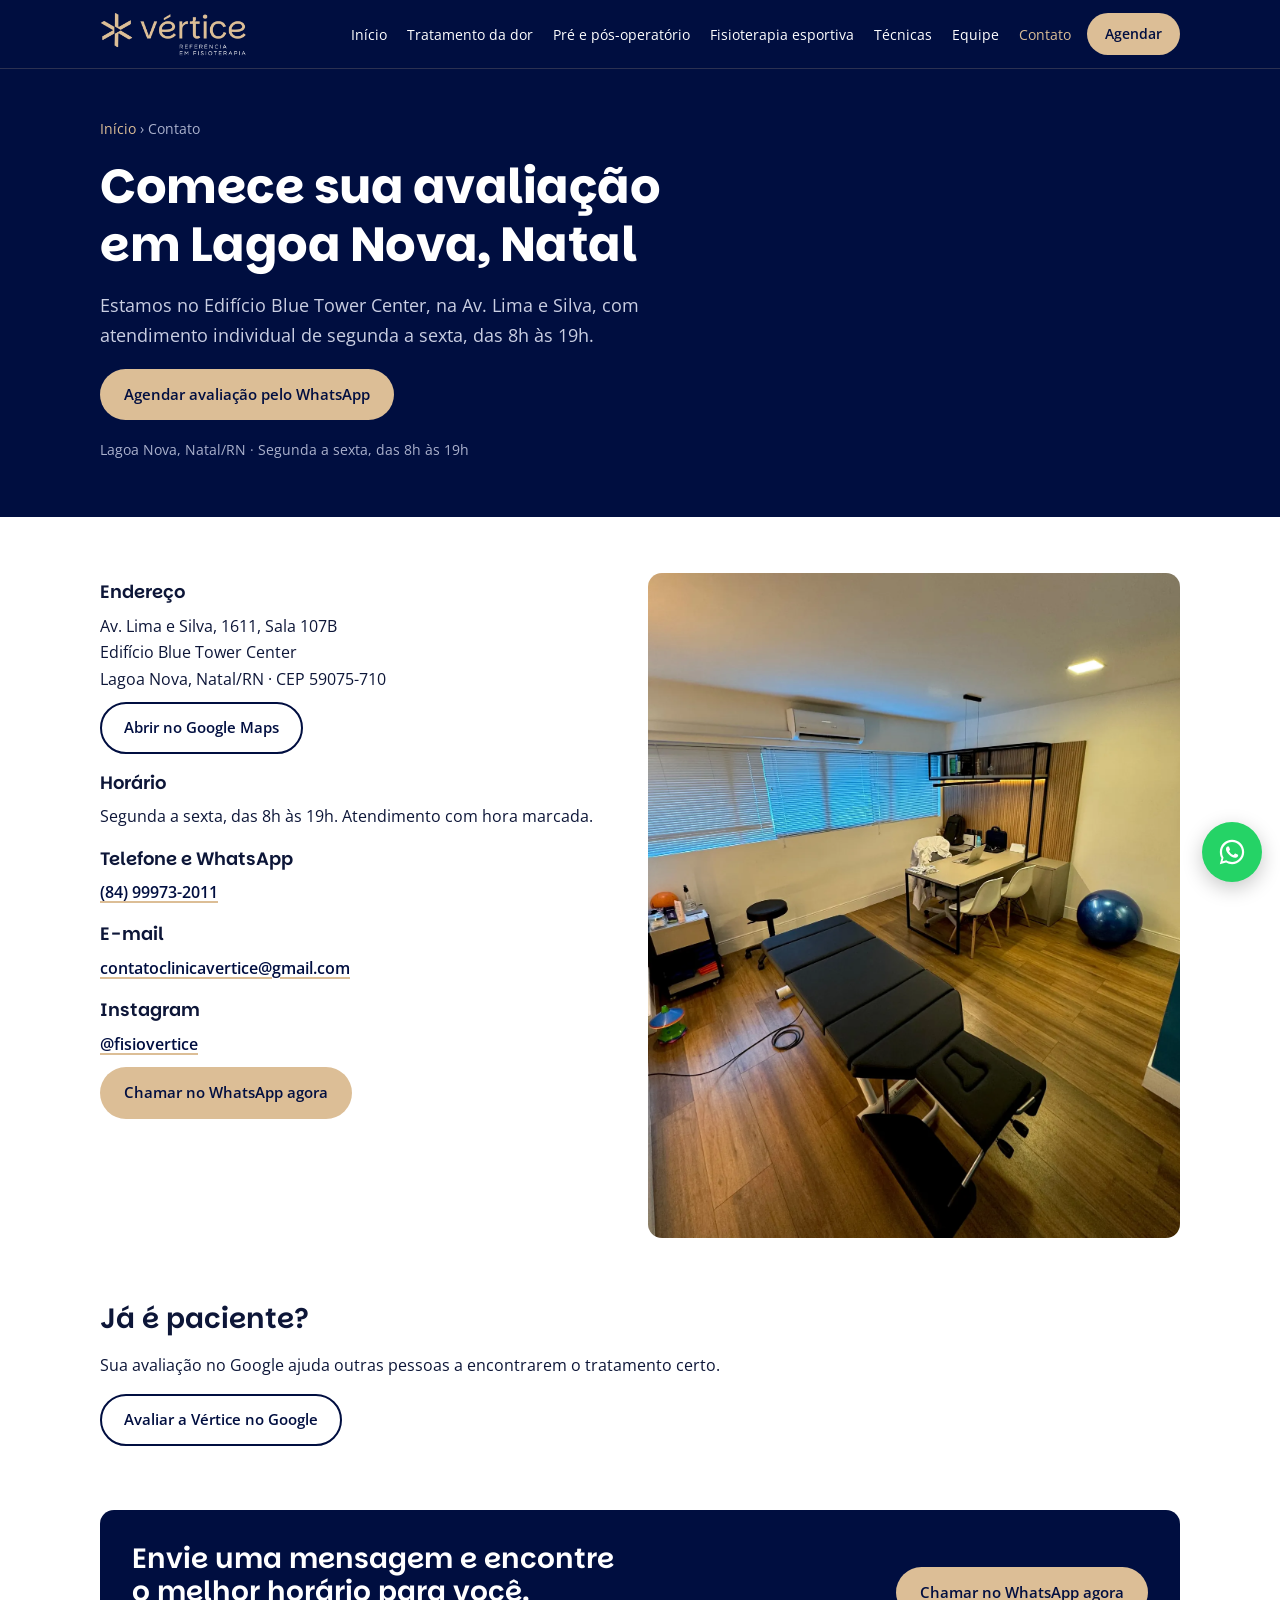
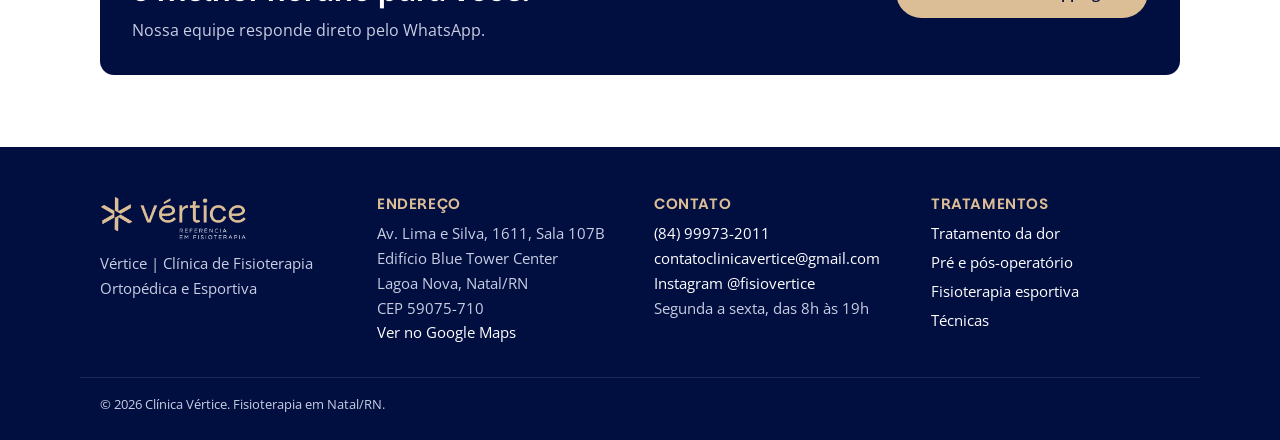
==== contato/index.html @ e995865f "Site novo com estrutura de SEO; site antigo preservado em _antigo/ - 7 páginas (home, tratamento da " ====
<!doctype html>
<html lang="pt-BR">
<head>
<meta charset="utf-8">
<meta name="viewport" content="width=device-width, initial-scale=1">
<title>Endereço e Contato | Clínica Vértice, Lagoa Nova, Natal</title>
<meta name="description" content="Clínica Vértice em Lagoa Nova, Natal (Blue Tower Center, Av. Lima e Silva). Atendimento com hora marcada, seg a sex, 8h às 19h. Chame no WhatsApp.">
<link rel="canonical" href="https://verticefisio.com.br/contato/">
<meta name="robots" content="index, follow">
<meta property="og:type" content="website">
<meta property="og:locale" content="pt_BR">
<meta property="og:site_name" content="Clínica Vértice">
<meta property="og:title" content="Endereço e Contato | Clínica Vértice, Lagoa Nova, Natal">
<meta property="og:description" content="Clínica Vértice em Lagoa Nova, Natal (Blue Tower Center, Av. Lima e Silva). Atendimento com hora marcada, seg a sex, 8h às 19h. Chame no WhatsApp.">
<meta property="og:url" content="https://verticefisio.com.br/contato/">
<meta property="og:image" content="https://verticefisio.com.br/assets/img/espaco-sala-atendimento-1.webp">
<meta name="theme-color" content="#000e40">
<link rel="icon" href="../assets/img/favicon.png" type="image/png">
<link rel="preconnect" href="https://fonts.googleapis.com">
<link rel="preconnect" href="https://fonts.gstatic.com" crossorigin>
<link rel="stylesheet" href="https://fonts.googleapis.com/css2?family=Parkinsans:wght@500;600;700&family=Open+Sans:wght@400;600&family=Roboto:wght@400;500&display=swap">
<link rel="stylesheet" href="../assets/css/style.css">
<!-- Google Analytics 4: colar aqui a tag do GA4 quando a conta da clínica for criada -->
<script type="application/ld+json">
{
 "@context": "https://schema.org",
 "@graph": [
  {
   "@type": [
    "MedicalClinic",
    "Physiotherapy"
   ],
   "@id": "https://verticefisio.com.br/#clinica",
   "name": "Vértice | Clínica de Fisioterapia Ortopédica e Esportiva",
   "alternateName": "Clínica Vértice",
   "url": "https://verticefisio.com.br/",
   "logo": "https://verticefisio.com.br/assets/img/logo-vertice.png",
   "image": "https://verticefisio.com.br/assets/img/espaco-sala-atendimento-1.webp",
   "telephone": "+5584999732011",
   "email": "contatoclinicavertice@gmail.com",
   "address": {
    "@type": "PostalAddress",
    "streetAddress": "Av. Lima e Silva, 1611, Sala 107B, Edifício Blue Tower Center",
    "addressLocality": "Natal",
    "addressRegion": "RN",
    "postalCode": "59075-710",
    "addressCountry": "BR"
   },
   "geo": {
    "@type": "GeoCoordinates",
    "latitude": -5.8224162,
    "longitude": -35.2166071
   },
   "openingHoursSpecification": [
    {
     "@type": "OpeningHoursSpecification",
     "dayOfWeek": [
      "Monday",
      "Tuesday",
      "Wednesday",
      "Thursday",
      "Friday"
     ],
     "opens": "08:00",
     "closes": "19:00"
    }
   ],
   "hasMap": "https://www.google.com/maps?cid=13641007750675121754",
   "sameAs": [
    "https://www.instagram.com/fisiovertice/",
    "https://www.google.com/maps?cid=13641007750675121754"
   ],
   "medicalSpecialty": [
    "Physiotherapy",
    "Musculoskeletal"
   ],
   "areaServed": {
    "@type": "City",
    "name": "Natal"
   },
   "founder": {
    "@type": "Person",
    "name": "Pedro Castro"
   },
   "availableService": [
    {
     "@type": "MedicalTherapy",
     "name": "Terapia manual"
    },
    {
     "@type": "MedicalTherapy",
     "name": "Osteopatia"
    },
    {
     "@type": "MedicalTherapy",
     "name": "Quiropraxia"
    },
    {
     "@type": "MedicalTherapy",
     "name": "Cinesioterapia"
    },
    {
     "@type": "MedicalTherapy",
     "name": "Eletroterapia"
    },
    {
     "@type": "MedicalTherapy",
     "name": "Laserterapia"
    },
    {
     "@type": "MedicalTherapy",
     "name": "Dinamometria"
    },
    {
     "@type": "MedicalTherapy",
     "name": "Algometria"
    },
    {
     "@type": "MedicalTherapy",
     "name": "Tecnologia interativa"
    }
   ]
  },
  {
   "@type": "WebPage",
   "@id": "https://verticefisio.com.br/contato/",
   "url": "https://verticefisio.com.br/contato/",
   "name": "Endereço e Contato | Clínica Vértice, Lagoa Nova, Natal",
   "description": "Clínica Vértice em Lagoa Nova, Natal (Blue Tower Center, Av. Lima e Silva). Atendimento com hora marcada, seg a sex, 8h às 19h. Chame no WhatsApp.",
   "inLanguage": "pt-BR",
   "isPartOf": {
    "@id": "https://verticefisio.com.br/#site"
   },
   "about": {
    "@id": "https://verticefisio.com.br/#clinica"
   }
  },
  {
   "@type": "WebSite",
   "@id": "https://verticefisio.com.br/#site",
   "url": "https://verticefisio.com.br/",
   "name": "Clínica Vértice",
   "inLanguage": "pt-BR"
  },
  {
   "@type": "BreadcrumbList",
   "itemListElement": [
    {
     "@type": "ListItem",
     "position": 1,
     "name": "Início",
     "item": "https://verticefisio.com.br/"
    },
    {
     "@type": "ListItem",
     "position": 2,
     "name": "Contato",
     "item": "https://verticefisio.com.br/contato/"
    }
   ]
  }
 ]
}
</script>
</head>
<body>
<a class="skip" href="#conteudo">Pular para o conteúdo</a>
<header class="site-header">
  <div class="wrap bar">
    <a class="brand" href="/"><img src="../assets/img/logo-vertice.webp" alt="Clínica Vértice, fisioterapia em Natal" width="520" height="160"></a>
    <nav class="nav-desk" aria-label="Principal"><ul><li><a href="/">Início</a></li><li><a href="/tratamento-da-dor/">Tratamento da dor</a></li><li><a href="/pre-e-pos-operatorio/">Pré e pós-operatório</a></li><li><a href="/fisioterapia-esportiva/">Fisioterapia esportiva</a></li><li><a href="/tecnicas/">Técnicas</a></li><li><a href="/equipe/">Equipe</a></li><li><a href="/contato/" aria-current="page">Contato</a></li></ul></nav>
    <details class="menu"><summary aria-label="Abrir menu">Menu</summary>
      <nav aria-label="Principal (celular)"><ul><li><a href="/">Início</a></li><li><a href="/tratamento-da-dor/">Tratamento da dor</a></li><li><a href="/pre-e-pos-operatorio/">Pré e pós-operatório</a></li><li><a href="/fisioterapia-esportiva/">Fisioterapia esportiva</a></li><li><a href="/tecnicas/">Técnicas</a></li><li><a href="/equipe/">Equipe</a></li><li><a href="/contato/" aria-current="page">Contato</a></li></ul></nav>
    </details>
    <a class="btn btn-sand btn-sm head-cta" href="https://wa.me/5584999732011?text=Ol%C3%A1%21%20Peguei%20o%20contato%20no%20site%20da%20Cl%C3%ADnica%20V%C3%A9rtice%20e%20gostaria%20de%20verificar%20os%20hor%C3%A1rios%20dispon%C3%ADveis%20em%20Lagoa%20Nova." rel="noopener" target="_blank">Agendar</a>
  </div>
</header>
<main id="conteudo">
  <section class="hero">
    <div class="wrap hero-in">
      <div class="hero-text">
        <nav class="crumb" aria-label="Você está em"><a href="/">Início</a> <span aria-hidden="true">›</span> Contato</nav>
        
        <h1>Comece sua avaliação em Lagoa Nova, Natal</h1>
        <p class="lede">Estamos no Edifício Blue Tower Center, na Av. Lima e Silva, com atendimento individual de segunda a sexta, das 8h às 19h.</p>
        <div class="hero-actions">
          <a class="btn btn-sand" href="https://wa.me/5584999732011?text=Ol%C3%A1%21%20Peguei%20o%20contato%20no%20site%20da%20Cl%C3%ADnica%20V%C3%A9rtice%20e%20gostaria%20de%20verificar%20os%20hor%C3%A1rios%20dispon%C3%ADveis%20em%20Lagoa%20Nova." rel="noopener" target="_blank">Agendar avaliação pelo WhatsApp</a>
        </div>
        <p class="hero-meta">Lagoa Nova, Natal/RN · Segunda a sexta, das 8h às 19h</p>
      </div>
      
    </div>
  </section>
  <div class="wrap content">

<section class="contact">
  <div class="contact-card">
    <h2>Endereço</h2>
    <p>Av. Lima e Silva, 1611, Sala 107B<br>Edifício Blue Tower Center<br>Lagoa Nova, Natal/RN · CEP 59075-710</p>
    <p><a class="btn btn-outline" href="https://www.google.com/maps?cid=13641007750675121754" rel="noopener" target="_blank">Abrir no Google Maps</a></p>
    <h2>Horário</h2><p>Segunda a sexta, das 8h às 19h. Atendimento com hora marcada.</p>
    <h2>Telefone e WhatsApp</h2><p><a class="textlink" href="tel:+5584999732011">(84) 99973-2011</a></p>
    <h2>E-mail</h2><p><a class="textlink" href="mailto:contatoclinicavertice@gmail.com">contatoclinicavertice@gmail.com</a></p>
    <h2>Instagram</h2><p><a class="textlink" href="https://www.instagram.com/fisiovertice/" rel="noopener" target="_blank">@fisiovertice</a></p>
    <p><a class="btn btn-sand" href="https://wa.me/5584999732011?text=Ol%C3%A1%21%20Peguei%20o%20contato%20no%20site%20da%20Cl%C3%ADnica%20V%C3%A9rtice%20e%20gostaria%20de%20verificar%20os%20hor%C3%A1rios%20dispon%C3%ADveis%20em%20Lagoa%20Nova." rel="noopener" target="_blank">Chamar no WhatsApp agora</a></p>
  </div>
  <figure><img src="../assets/img/espaco-sala-atendimento-2.webp" alt="Recepção e sala da Clínica Vértice no Edifício Blue Tower Center, Lagoa Nova" width="1400" height="1735" loading="lazy"></figure>
</section>
<section class="reviews"><h2>Já é paciente?</h2><p>Sua avaliação no Google ajuda outras pessoas a encontrarem o tratamento certo.</p>
<p><a class="btn btn-outline" href="https://g.page/r/CVpGV61GmE69EBM/review" rel="noopener" target="_blank">Avaliar a Vértice no Google</a></p></section>
<section class="cta"><div><h2>Envie uma mensagem e encontre o melhor horário para você.</h2><p>Nossa equipe responde direto pelo WhatsApp.</p></div><a class="btn btn-sand" href="https://wa.me/5584999732011?text=Ol%C3%A1%21%20Peguei%20o%20contato%20no%20site%20da%20Cl%C3%ADnica%20V%C3%A9rtice%20e%20gostaria%20de%20verificar%20os%20hor%C3%A1rios%20dispon%C3%ADveis%20em%20Lagoa%20Nova." rel="noopener" target="_blank">Chamar no WhatsApp agora</a></section>
  </div>
</main>
<footer class="site-footer">
  <div class="wrap foot">
    <div>
      <img src="../assets/img/logo-vertice.webp" alt="Clínica Vértice" width="520" height="160" loading="lazy" class="foot-logo">
      <p>Vértice | Clínica de Fisioterapia Ortopédica e Esportiva</p>
    </div>
    <div>
      <h2>Endereço</h2>
      <p>Av. Lima e Silva, 1611, Sala 107B<br>Edifício Blue Tower Center<br>Lagoa Nova, Natal/RN<br>CEP 59075-710</p>
      <p><a href="https://www.google.com/maps?cid=13641007750675121754" rel="noopener" target="_blank">Ver no Google Maps</a></p>
    </div>
    <div>
      <h2>Contato</h2>
      <p><a href="tel:+5584999732011">(84) 99973-2011</a><br><a href="mailto:contatoclinicavertice@gmail.com">contatoclinicavertice@gmail.com</a><br>
      <a href="https://www.instagram.com/fisiovertice/" rel="noopener" target="_blank">Instagram @fisiovertice</a></p>
      <p>Segunda a sexta, das 8h às 19h</p>
    </div>
    <div>
      <h2>Tratamentos</h2>
      <ul><li><a href="/tratamento-da-dor/">Tratamento da dor</a></li><li><a href="/pre-e-pos-operatorio/">Pré e pós-operatório</a></li>
      <li><a href="/fisioterapia-esportiva/">Fisioterapia esportiva</a></li><li><a href="/tecnicas/">Técnicas</a></li></ul>
    </div>
  </div>
  <div class="wrap legal"><p>© 2026 Clínica Vértice. Fisioterapia em Natal/RN.</p></div>
</footer>
<a class="wa-float" href="https://wa.me/5584999732011?text=Ol%C3%A1%21%20Peguei%20o%20contato%20no%20site%20da%20Cl%C3%ADnica%20V%C3%A9rtice%20e%20gostaria%20de%20verificar%20os%20hor%C3%A1rios%20dispon%C3%ADveis%20em%20Lagoa%20Nova." rel="noopener" target="_blank" aria-label="Agendar pelo WhatsApp"><svg viewBox="0 0 32 32" width="30" height="30" aria-hidden="true" focusable="false"><path fill="#fff" d="M16.04 3C8.86 3 3.03 8.82 3.03 16c0 2.3.6 4.54 1.75 6.52L3 29l6.65-1.74A12.94 12.94 0 0 0 16.04 29C23.2 29 29 23.18 29 16S23.2 3 16.04 3zm0 23.62c-2.02 0-4-.54-5.72-1.57l-.41-.24-3.95 1.03 1.05-3.85-.27-.4A10.6 10.6 0 0 1 5.4 16c0-5.86 4.77-10.63 10.64-10.63 5.86 0 10.6 4.77 10.6 10.63 0 5.87-4.74 10.62-10.6 10.62zm5.83-7.96c-.32-.16-1.89-.93-2.18-1.04-.29-.1-.5-.16-.72.16-.21.32-.82 1.04-1 1.25-.19.21-.37.24-.69.08-.32-.16-1.35-.5-2.57-1.59-.95-.85-1.59-1.9-1.78-2.22-.18-.32-.02-.49.14-.65.14-.14.32-.37.48-.56.16-.18.21-.32.32-.53.1-.21.05-.4-.03-.56-.08-.16-.72-1.73-.98-2.37-.26-.62-.52-.54-.72-.55h-.61c-.21 0-.56.08-.85.4-.29.32-1.12 1.09-1.12 2.66s1.15 3.09 1.31 3.3c.16.21 2.26 3.45 5.47 4.84.77.33 1.36.53 1.83.68.77.24 1.47.21 2.02.13.62-.09 1.89-.77 2.16-1.52.27-.74.27-1.38.19-1.52-.08-.13-.29-.21-.61-.37z"/></svg><span class="sr-only">WhatsApp</span></a>
</body>
</html>
---- assets/css/style.css ----
/* Clínica Vértice · site SEO. Identidade: marinho #000E40 + areia #DCBE96, Parkinsans + Open Sans */
:root{
  --navy:#000e40; --navy-2:#0b1a52; --sand:#dcbe96; --sand-soft:#f5ecdf; --sand-ink:#7a5a2c;
  --bg:#ffffff; --bg-2:#f6f4f0; --fg:#0d1638; --muted:#555c7a; --line:#e6e0d4;
  --f-display:"Parkinsans",system-ui,sans-serif; --f-body:"Open Sans",system-ui,-apple-system,"Segoe UI",sans-serif;
  --radius:14px;
}
*{box-sizing:border-box}
html{scroll-behavior:smooth}
html,body{overflow-x:hidden}
@media (prefers-reduced-motion:reduce){html{scroll-behavior:auto}}
body{margin:0;background:var(--bg);color:var(--fg);font-family:var(--f-body);font-size:16px;line-height:1.65}
img{max-width:100%;height:auto;display:block}
a{color:inherit}
h1,h2,h3{font-family:var(--f-display);line-height:1.2;text-wrap:balance;margin:0}
h1{font-size:clamp(30px,4.6vw,48px);font-weight:700;letter-spacing:-.01em}
h2{font-size:clamp(22px,2.6vw,28px);font-weight:600}
h3{font-size:18px;font-weight:600}
p{margin:0}
ul,ol{margin:0;padding-left:20px}
.wrap{max-width:1120px;margin:0 auto;padding-left:max(20px,env(safe-area-inset-left,0px));padding-right:max(20px,env(safe-area-inset-right,0px))}
.skip{position:absolute;left:-999px;top:0;background:var(--sand);color:var(--navy);padding:8px 14px;z-index:100}
.skip:focus{left:8px;top:8px}
:focus-visible{outline:3px solid var(--sand);outline-offset:2px}
.muted{color:var(--muted)}

/* botões */
.btn{display:inline-flex;align-items:center;justify-content:center;gap:8px;font:600 15px/1.3 var(--f-body);text-align:center;text-decoration:none;border-radius:999px;padding:14px 22px;border:2px solid transparent;transition:transform .15s ease,background .15s ease}
.btn:hover{transform:translateY(-1px)}
.btn-sand{background:var(--sand);color:var(--navy)}
.btn-sand:hover{background:#e6cba7}
.btn-ghost{border-color:rgba(255,255,255,.35);color:#fff}
.btn-outline{border-color:var(--navy);color:var(--navy)}
.btn-sm{padding:10px 16px;font-size:14px}
.textlink{color:var(--navy);text-decoration:underline;text-decoration-color:var(--sand);text-decoration-thickness:2px;text-underline-offset:3px;font-weight:600}

/* cabeçalho */
.site-header{background:var(--navy);position:sticky;top:0;z-index:50;border-bottom:1px solid rgba(220,190,150,.2)}
.bar{display:flex;align-items:center;gap:16px;min-height:68px}
.brand img{width:150px;height:auto}
.menu{margin-left:auto}
.menu summary{list-style:none;cursor:pointer;color:#fff;font-weight:600;font-size:14px;padding:8px 12px;border:1px solid rgba(255,255,255,.3);border-radius:8px}
.menu summary::-webkit-details-marker{display:none}
.menu nav{position:absolute;left:0;right:0;top:68px;background:var(--navy);padding:8px 20px 18px;border-bottom:1px solid rgba(220,190,150,.2)}
.menu ul{list-style:none;padding:0;display:flex;flex-direction:column}
.menu a{display:block;color:#fff;text-decoration:none;padding:10px 0;font-size:15px;border-bottom:1px solid rgba(255,255,255,.08)}
.menu a[aria-current="page"]{color:var(--sand)}
.head-cta{white-space:nowrap}
.nav-desk{display:none;margin-left:auto}
.nav-desk ul{list-style:none;padding:0;display:flex;gap:20px}
.nav-desk a{color:#fff;text-decoration:none;font-size:14px;padding:6px 0}
.nav-desk a:hover,.nav-desk a[aria-current="page"]{color:var(--sand)}
@media (min-width:1080px){ .nav-desk{display:block} .menu{display:none} }

/* hero */
.hero{background:var(--navy);color:#fff;padding:48px 0 56px}
.hero-in{display:grid;gap:32px;align-items:center}
.hero-text{display:flex;flex-direction:column;gap:18px;min-width:0}
.hero .lede{font-size:18px;color:#c9cee2;max-width:60ch}
.hero-actions{display:flex;flex-wrap:wrap;gap:12px}
.hero-meta{font-size:14px;color:#aab1cc}
.hero-img{border-radius:var(--radius);aspect-ratio:4/5;object-fit:cover;width:100%;max-height:520px}
.crumb{font-size:14px;color:#aab1cc}
.kicker{font-family:var(--f-display);font-weight:600;font-size:clamp(17px,2vw,20px);color:var(--sand)}
.highlight{background:var(--sand-soft);border-left:4px solid var(--sand);border-radius:0 var(--radius) var(--radius) 0;padding:22px 24px}
.highlight p{font-family:var(--f-display);font-size:clamp(17px,2vw,20px);line-height:1.5;color:var(--navy)}
.crumb a{color:var(--sand);text-decoration:none}
@media (min-width:900px){ .hero-home .hero-in{grid-template-columns:1.2fr .8fr} }

/* conteúdo */
.content{display:flex;flex-direction:column;gap:64px;padding-top:56px;padding-bottom:72px}
.content section{display:flex;flex-direction:column;gap:16px}
.cards{display:grid;gap:16px;grid-template-columns:repeat(auto-fit,minmax(260px,1fr))}
.card{display:flex;flex-direction:column;gap:10px;padding:24px;border:1px solid var(--line);border-radius:var(--radius);text-decoration:none;background:var(--bg);transition:border-color .15s ease,transform .15s ease}
a.card:hover{border-color:var(--sand);transform:translateY(-2px)}
.card .more{margin-top:auto;font-weight:600;color:var(--sand-ink);font-size:14px}
.card.static h2{font-size:19px}
.grid-cards-2{display:grid !important;gap:16px;grid-template-columns:repeat(auto-fit,minmax(280px,1fr))}
.split{display:grid !important;gap:32px;align-items:center}
.split>div{display:flex;flex-direction:column;gap:14px;min-width:0}
.split figure{margin:0}
.split img{border-radius:var(--radius);aspect-ratio:4/3;object-fit:cover;width:100%}
@media (min-width:860px){ .split{grid-template-columns:1.1fr .9fr} }
.chips{list-style:none;padding:0;display:flex;flex-wrap:wrap;gap:8px}
.chips a{display:inline-block;padding:8px 14px;border-radius:999px;background:var(--sand-soft);border:1px solid var(--line);text-decoration:none;font-size:14px}
.chips a:hover{border-color:var(--sand)}
.grid-photos{display:grid;gap:12px;grid-template-columns:repeat(2,1fr)}
@media (min-width:760px){ .grid-photos{grid-template-columns:repeat(4,1fr)} }
.grid-photos img{border-radius:12px;aspect-ratio:1;object-fit:cover;width:100%}
.grid-reviews{display:grid;gap:12px;grid-template-columns:repeat(auto-fit,minmax(220px,1fr))}
.grid-reviews img{border-radius:12px;border:1px solid var(--line)}
.rev-top{display:flex;flex-wrap:wrap;align-items:flex-end;justify-content:space-between;gap:12px}
.rev-top>div:first-child{display:flex;flex-direction:column;gap:6px}
.rev-nav{display:flex;gap:8px}
.rev-btn{width:44px;height:44px;border-radius:50%;border:2px solid var(--navy);background:var(--bg);color:var(--navy);font-size:24px;line-height:1;cursor:pointer}
.rev-btn:hover{background:var(--navy);color:#fff}
.rev-track{display:grid;grid-auto-flow:column;grid-auto-columns:min(340px,85%);gap:16px;overflow-x:auto;scroll-snap-type:x mandatory;padding:6px 4px 16px;scrollbar-width:thin;scrollbar-color:var(--sand) transparent}
.gr-summary{display:flex;flex-wrap:wrap;align-items:center;gap:14px 18px;padding:16px 20px;border-radius:8px;background:#fff;box-shadow:0 1px 2px rgba(60,64,67,.3),0 1px 3px 1px rgba(60,64,67,.15);font-family:Roboto,Arial,sans-serif}
.gr-summary>div{display:flex;flex-direction:column;gap:2px}
.gr-g-big{display:flex}
.gr-sum-title{font-size:15px;color:#202124;font-weight:500}
.gr-sum-score{display:flex;align-items:center;gap:8px;color:#70757a;font-size:14px}
.gr-sum-score strong{font-size:22px;color:#202124;font-weight:500}
.gr-sum-stars{display:inline-flex}
.gr-sum-btn{margin-left:auto;background:#1a73e8;color:#fff;text-decoration:none;font:500 14px Roboto,Arial,sans-serif;padding:10px 18px;border-radius:4px}
.gr-sum-btn:hover{background:#1765cc}
.gr{margin:0;scroll-snap-align:start;display:flex;flex-direction:column;gap:10px;padding:18px 18px 14px;border-radius:8px;background:#fff;box-shadow:0 1px 2px rgba(60,64,67,.3),0 1px 3px 1px rgba(60,64,67,.15);font-family:Roboto,Arial,sans-serif;color:#202124;align-self:start}
.gr-head{display:flex;align-items:center;gap:12px}
.gr-avatar{width:40px;height:40px;border-radius:50%;object-fit:cover;flex:none}
.gr figcaption{display:flex;flex-direction:column;min-width:0}
.gr-name{font-size:15px;font-weight:500;color:#202124}
.gr-meta{font-size:12px;color:#70757a}
.gr-g{margin-left:auto;display:flex;flex:none}
.gr-stars{display:flex;gap:1px}
.gr-text{margin:0}
.gr-text p{font-size:14px;line-height:20px;color:#3c4043;display:-webkit-box;-webkit-line-clamp:5;-webkit-box-orient:vertical;overflow:hidden}
.gr.open .gr-text p{-webkit-line-clamp:unset;display:block}
.gr-more{align-self:flex-start;background:none;border:0;padding:0;color:#1a73e8;font:500 14px Roboto,Arial,sans-serif;cursor:pointer}
.gr-more:hover{text-decoration:underline}
.rev-track{align-items:start}
.toc{background:var(--bg-2);padding:24px;border-radius:var(--radius)}
.toc ul{columns:2 260px;column-gap:24px}
.toc li{margin-bottom:6px;break-inside:avoid}
.toc a{color:var(--navy)}
.cond{border-left:3px solid var(--sand);padding-left:18px;gap:8px !important}
.cond h2{font-size:21px}
.steps{display:flex;flex-direction:column;gap:10px}
.list-2{columns:2 240px;column-gap:24px}
.list-2 li{margin-bottom:8px;break-inside:avoid}
.grid-tec{display:grid !important;gap:16px;grid-template-columns:repeat(auto-fit,minmax(300px,1fr))}
.tec{display:grid;grid-template-columns:96px 1fr;gap:16px;align-items:center;padding:18px;border:1px solid var(--line);border-radius:var(--radius)}
.tec img{width:96px;height:96px;object-fit:contain}
.tec h2{font-size:19px;margin-bottom:4px}
.person{display:grid;gap:24px;align-items:start;padding:24px;border:1px solid var(--line);border-radius:var(--radius)}
.person img{border-radius:50%;aspect-ratio:1;object-fit:cover;object-position:50% 15%;width:200px;height:200px;background:var(--sand-soft);border:4px solid var(--sand);justify-self:center}
.person>div{display:flex;flex-direction:column;gap:10px;min-width:0}
.person .role{color:var(--sand-ink);font-weight:600}
.person ul{display:flex;flex-direction:column;gap:4px;color:var(--muted);font-size:15px}
@media (min-width:760px){ .person{grid-template-columns:200px 1fr;gap:32px} }
.faq{gap:10px !important}
.faq details{border:1px solid var(--line);border-radius:12px;padding:14px 18px}
.faq summary{cursor:pointer;font-weight:600;font-family:var(--f-display)}
.faq details p{margin-top:10px;color:var(--muted)}
.contact{display:grid !important;gap:32px}
.contact-card{display:flex;flex-direction:column;gap:10px}
.contact-card h2{font-size:18px;margin-top:8px}
.contact figure{margin:0}
.contact img{border-radius:var(--radius);aspect-ratio:4/5;object-fit:cover;width:100%}
@media (min-width:860px){ .contact{grid-template-columns:1fr 1fr} }
.cta{display:flex !important;flex-direction:row !important;flex-wrap:wrap;align-items:center;justify-content:space-between;gap:20px;background:var(--navy);color:#fff;padding:32px;border-radius:var(--radius)}
.cta>div{display:flex;flex-direction:column;gap:8px;max-width:60ch}
.cta p{color:#c9cee2}

/* rodapé */
.site-footer{background:var(--navy);color:#c9cee2;padding:48px 0 24px;font-size:15px}
.foot{display:grid;gap:28px;grid-template-columns:repeat(auto-fit,minmax(200px,1fr))}
.foot h2{font-size:15px;color:var(--sand);margin-bottom:8px;letter-spacing:.04em;text-transform:uppercase}
.foot a{color:#fff;text-decoration:none}
.foot a:hover{color:var(--sand)}
.foot ul{list-style:none;padding:0;display:flex;flex-direction:column;gap:4px}
.foot-logo{width:150px;margin-bottom:10px}
.legal{margin-top:32px;padding-top:16px;border-top:1px solid rgba(255,255,255,.1);font-size:13px}
.wa-float{position:fixed;right:max(18px,env(safe-area-inset-right,0px));bottom:max(18px,env(safe-area-inset-bottom,0px));width:60px;height:60px;border-radius:50%;background:#25d366;display:flex;align-items:center;justify-content:center;box-shadow:0 6px 20px rgba(0,0,0,.22);z-index:60;transition:transform .15s ease}
.wa-float:hover{transform:scale(1.07)}
.sr-only{position:absolute;width:1px;height:1px;overflow:hidden;clip:rect(0 0 0 0);white-space:nowrap}

@media (max-width:560px){ .cta .btn{width:100%} .cta{padding:26px 22px} }

/* celular: conteúdo centralizado (listas e perguntas seguem à esquerda) */
@media (max-width:760px){
  .hero-text{align-items:center;text-align:center}
  .hero .lede{margin-left:auto;margin-right:auto}
  .hero-actions{justify-content:center}
  .content section>h2,.content section>p,.content section>.muted{text-align:center}
  .split>div{align-items:center;text-align:center}
  .split .steps,.list-2,.toc ul{text-align:left}
  .card,.card.static{align-items:center;text-align:center}
  .tec{grid-template-columns:1fr;justify-items:center;text-align:center}
  .tec img{margin:0 auto}
  .person{justify-items:center}
  .person>div{align-items:center;text-align:center}
  .person ul{list-style:none;padding:0}
  .contact-card{align-items:center;text-align:center}
  .cta{flex-direction:column !important;text-align:center}
  .cta>div{align-items:center}
  .rev-top{flex-direction:column;align-items:center;text-align:center}
  .gr-summary{justify-content:center;text-align:center}
  .gr-summary>div{align-items:center}
  .gr-sum-btn{margin-left:0}
  .chips{justify-content:center}
  .foot{text-align:center}
  .foot-logo{margin-left:auto;margin-right:auto}
  .cond{border-left:0;padding-left:0;align-items:center}
  .cond::before{content:"";width:40px;height:3px;background:var(--sand);border-radius:2px}
  .highlight{text-align:center;border-left:0;border-top:4px solid var(--sand);border-radius:0 0 var(--radius) var(--radius)}
}
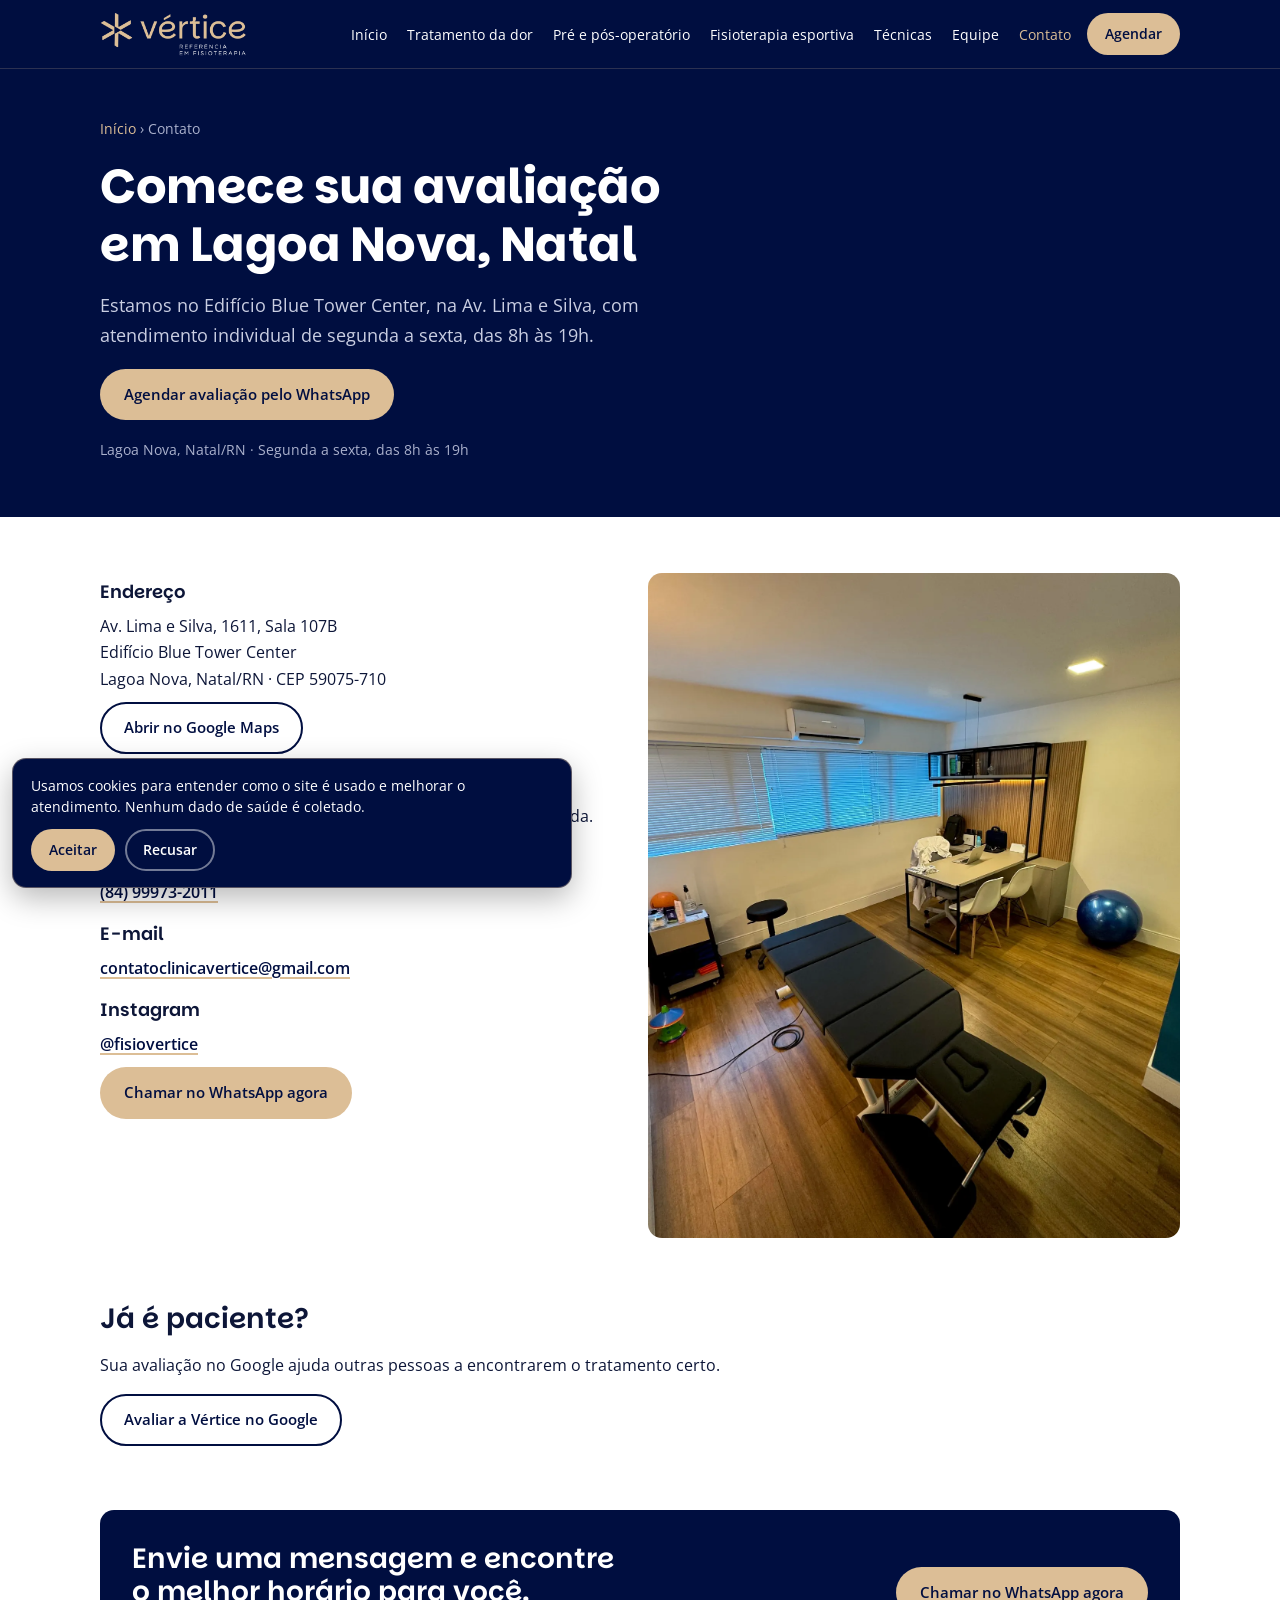
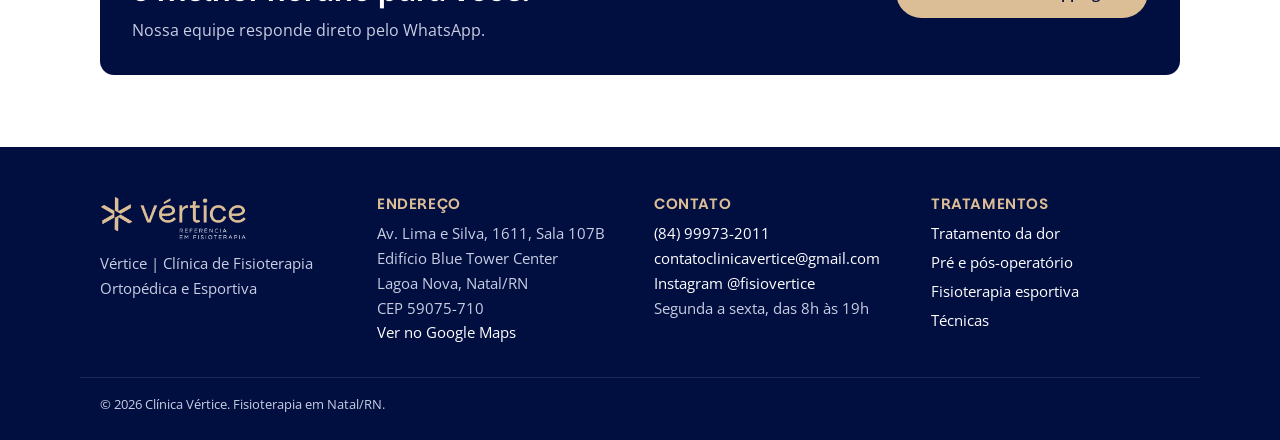
==== commit 662b99bb: "GA4 com aviso de cookies (LGPD) e contagem de cliques no WhatsApp/telefone - assets/js/consent.js: o" ====
--- a/contato/index.html
+++ b/contato/index.html
@@ -20,7 +20,7 @@
 <link rel="preconnect" href="https://fonts.gstatic.com" crossorigin>
 <link rel="stylesheet" href="https://fonts.googleapis.com/css2?family=Parkinsans:wght@500;600;700&family=Open+Sans:wght@400;600&family=Roboto:wght@400;500&display=swap">
 <link rel="stylesheet" href="../assets/css/style.css">
-<!-- Google Analytics 4: colar aqui a tag do GA4 quando a conta da clínica for criada -->
+<script src="../assets/js/consent.js" data-ga="G-JZSLPX08P0" defer></script>
 <script type="application/ld+json">
 {
  "@context": "https://schema.org",
--- a/assets/css/style.css
+++ b/assets/css/style.css
@@ -194,3 +194,10 @@
   .cond::before{content:"";width:40px;height:3px;background:var(--sand);border-radius:2px}
   .highlight{text-align:center;border-left:0;border-top:4px solid var(--sand);border-radius:0 0 var(--radius) var(--radius)}
 }
+
+/* aviso de cookies (LGPD) · consent.js */
+.cc{position:fixed;left:max(12px,env(safe-area-inset-left,0px));right:max(12px,env(safe-area-inset-right,0px));bottom:max(12px,env(safe-area-inset-bottom,0px));z-index:80;max-width:560px;background:var(--navy);color:#fff;border-radius:var(--radius);padding:16px 18px;border:1px solid rgba(220,190,150,.4);box-shadow:0 10px 30px rgba(0,0,0,.28);display:flex;flex-direction:column;gap:12px;font-size:14px;line-height:1.5}
+.cc-act{display:flex;gap:10px;flex-wrap:wrap}
+.btn-ghost-cc{background:transparent;color:#fff;border-color:rgba(255,255,255,.45)}
+.btn-ghost-cc:hover{border-color:#fff}
+.cc-open .wa-float{display:none}
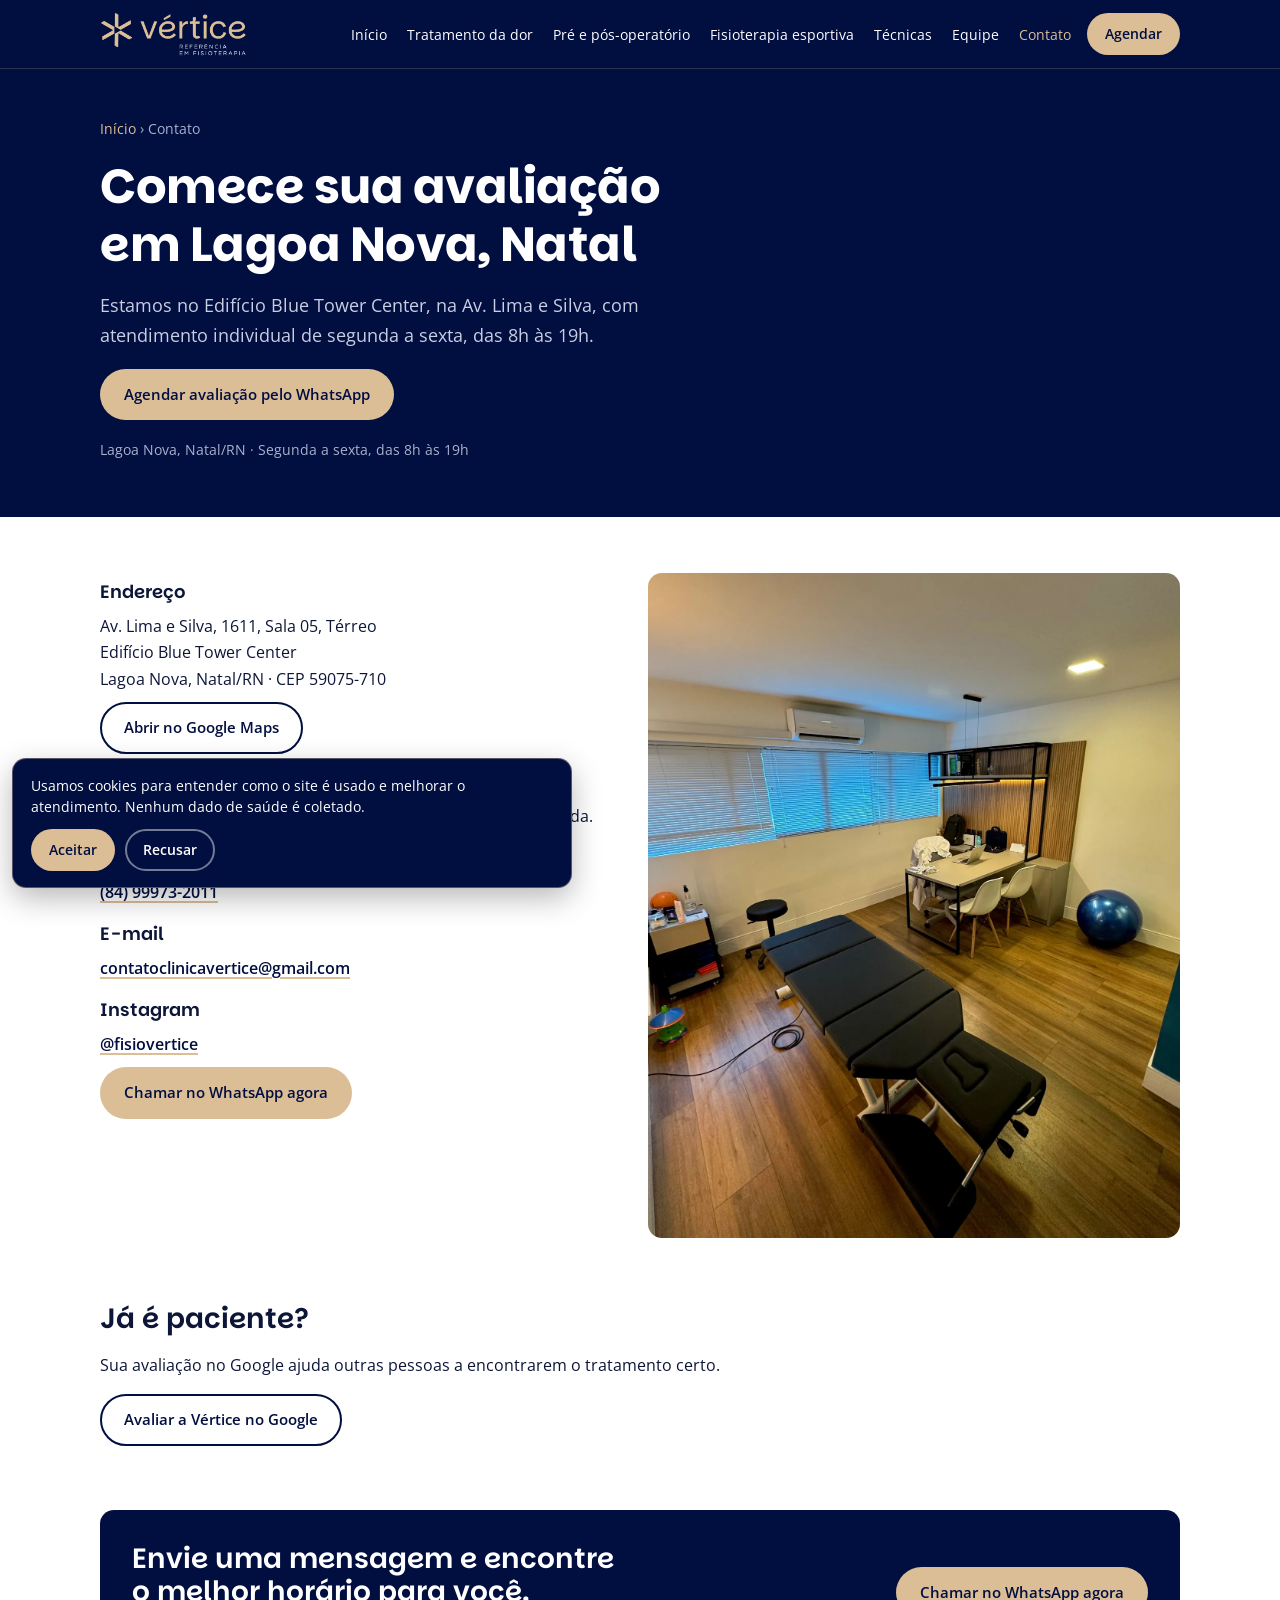
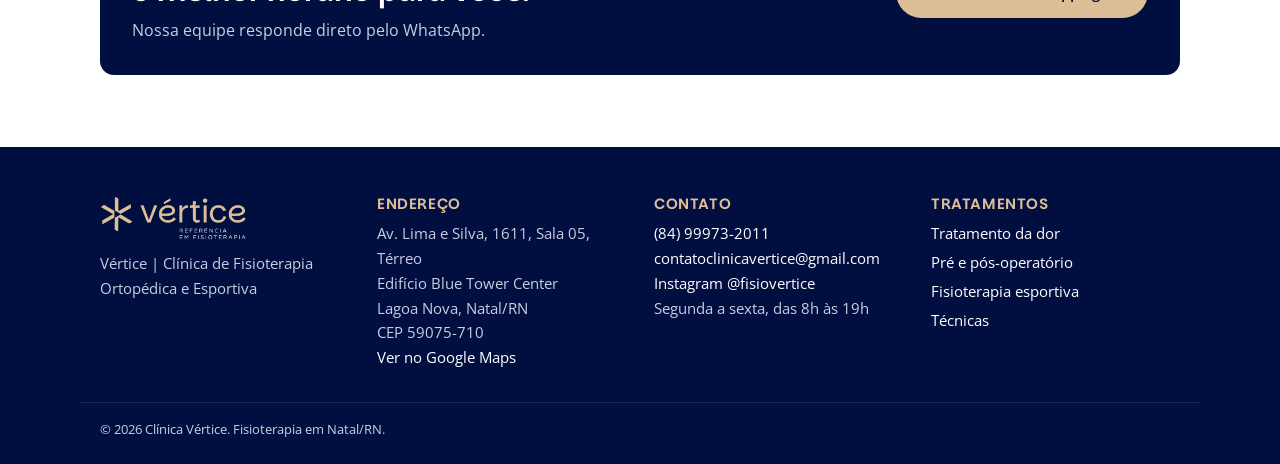
==== commit 724546f2: "Endereço corrigido para Sala 05, Térreo (confirmado pelo Pedro) Co-Authored-By: Claude Opus 5.5 <nor" ====
--- a/contato/index.html
+++ b/contato/index.html
@@ -40,7 +40,7 @@
    "email": "contatoclinicavertice@gmail.com",
    "address": {
     "@type": "PostalAddress",
-    "streetAddress": "Av. Lima e Silva, 1611, Sala 107B, Edifício Blue Tower Center",
+    "streetAddress": "Av. Lima e Silva, 1611, Sala 05, Térreo, Edifício Blue Tower Center",
     "addressLocality": "Natal",
     "addressRegion": "RN",
     "postalCode": "59075-710",
@@ -196,7 +196,7 @@
 <section class="contact">
   <div class="contact-card">
     <h2>Endereço</h2>
-    <p>Av. Lima e Silva, 1611, Sala 107B<br>Edifício Blue Tower Center<br>Lagoa Nova, Natal/RN · CEP 59075-710</p>
+    <p>Av. Lima e Silva, 1611, Sala 05, Térreo<br>Edifício Blue Tower Center<br>Lagoa Nova, Natal/RN · CEP 59075-710</p>
     <p><a class="btn btn-outline" href="https://www.google.com/maps?cid=13641007750675121754" rel="noopener" target="_blank">Abrir no Google Maps</a></p>
     <h2>Horário</h2><p>Segunda a sexta, das 8h às 19h. Atendimento com hora marcada.</p>
     <h2>Telefone e WhatsApp</h2><p><a class="textlink" href="tel:+5584999732011">(84) 99973-2011</a></p>
@@ -219,7 +219,7 @@
     </div>
     <div>
       <h2>Endereço</h2>
-      <p>Av. Lima e Silva, 1611, Sala 107B<br>Edifício Blue Tower Center<br>Lagoa Nova, Natal/RN<br>CEP 59075-710</p>
+      <p>Av. Lima e Silva, 1611, Sala 05, Térreo<br>Edifício Blue Tower Center<br>Lagoa Nova, Natal/RN<br>CEP 59075-710</p>
       <p><a href="https://www.google.com/maps?cid=13641007750675121754" rel="noopener" target="_blank">Ver no Google Maps</a></p>
     </div>
     <div>
